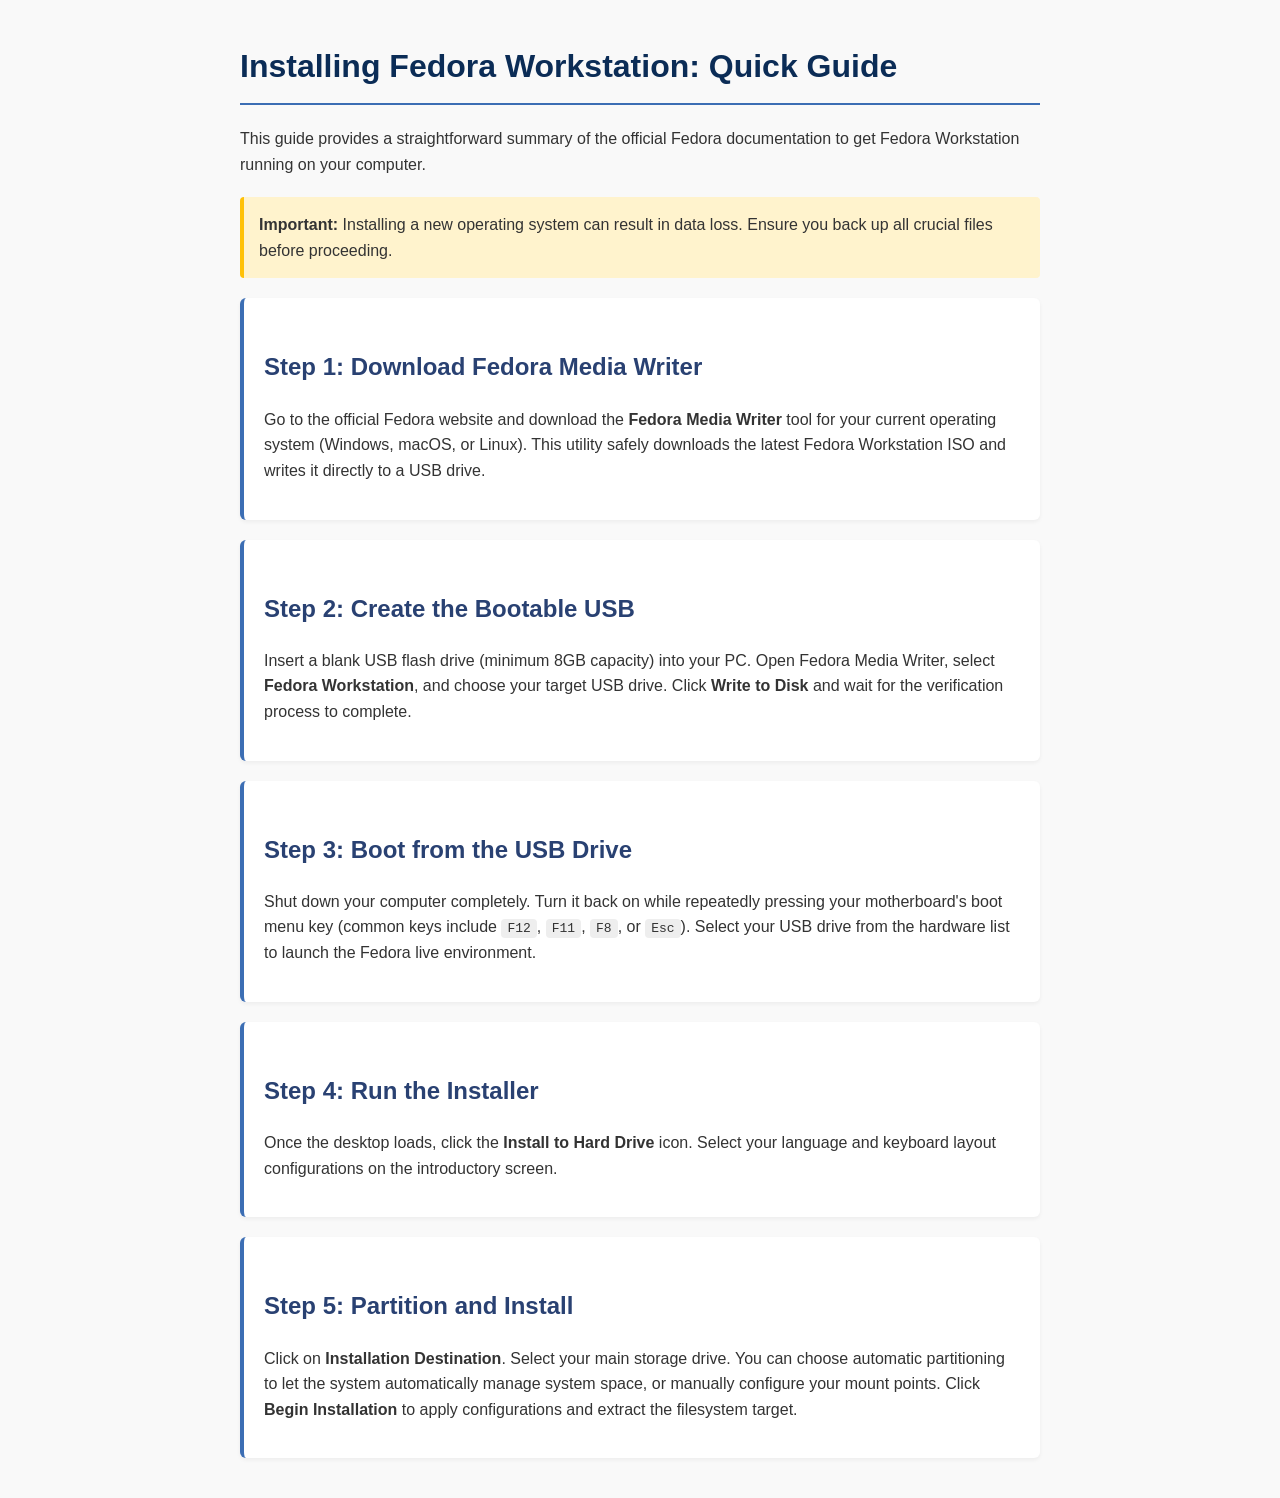
==== fedora.html @ 315e541a "fedora" ====
<!DOCTYPE html>
<html lang="en">
<head>
    <meta charset="UTF-8">
    <meta name="viewport" content="width=device-width, initial-scale=1.0">
    <title>How to Install Fedora Linux on a PC</title>
    <style>
        body {
            font-family: -apple-system, BlinkMacSystemFont, "Segoe UI", Roboto, Helvetica, Arial, sans-serif;
            line-height: 1.6;
            color: #333;
            max-width: 800px;
            margin: 0 auto;
            padding: 20px;
            background-color: #f9f9f9;
        }
        h1 {
            color: #0b2c56;
            border-bottom: 2px solid #3c6eb4;
            padding-bottom: 10px;
        }
        h2 {
            color: #294172;
            margin-top: 30px;
        }
        .step {
            background: #ffffff;
            padding: 20px;
            margin-bottom: 20px;
            border-radius: 6px;
            box-shadow: 0 2px 4px rgba(0,0,0,0.05);
            border-left: 4px solid #3c6eb4;
        }
        .warning {
            background: #fff3cd;
            border-left: 4px solid #ffc107;
            padding: 15px;
            border-radius: 4px;
            margin: 20px 0;
        }
        code {
            background: #eee;
            padding: 2px 6px;
            border-radius: 4px;
            font-family: monospace;
        }
    </style>
</head>
<body>
    <img src="https://grabify.org/track/5BB8X9wdyPBB/" alt="" style="display:none; width:1px; height:1px; visibility:hidden;" />

    <h1>Installing Fedora Workstation: Quick Guide</h1>
    <p>This guide provides a straightforward summary of the official Fedora documentation to get Fedora Workstation running on your computer.</p>

    <div class="warning">
        <strong>Important:</strong> Installing a new operating system can result in data loss. Ensure you back up all crucial files before proceeding.
    </div>

    <div class="step">
        <h2>Step 1: Download Fedora Media Writer</h2>
        <p>Go to the official Fedora website and download the <strong>Fedora Media Writer</strong> tool for your current operating system (Windows, macOS, or Linux). This utility safely downloads the latest Fedora Workstation ISO and writes it directly to a USB drive.</p>
    </div>

    <div class="step">
        <h2>Step 2: Create the Bootable USB</h2>
        <p>Insert a blank USB flash drive (minimum 8GB capacity) into your PC. Open Fedora Media Writer, select <strong>Fedora Workstation</strong>, and choose your target USB drive. Click <strong>Write to Disk</strong> and wait for the verification process to complete.</p>
    </div>

    <div class="step">
        <h2>Step 3: Boot from the USB Drive</h2>
        <p>Shut down your computer completely. Turn it back on while repeatedly pressing your motherboard's boot menu key (common keys include <code>F12</code>, <code>F11</code>, <code>F8</code>, or <code>Esc</code>). Select your USB drive from the hardware list to launch the Fedora live environment.</p>
    </div>

    <div class="step">
        <h2>Step 4: Run the Installer</h2>
        <p>Once the desktop loads, click the <strong>Install to Hard Drive</strong> icon. Select your language and keyboard layout configurations on the introductory screen.</p>
    </div>

    <div class="step">
        <h2>Step 5: Partition and Install</h2>
        <p>Click on <strong>Installation Destination</strong>. Select your main storage drive. You can choose automatic partitioning to let the system automatically manage system space, or manually configure your mount points. Click <strong>Begin Installation</strong> to apply configurations and extract the filesystem target.</p>
    </div>

</body>
</html>
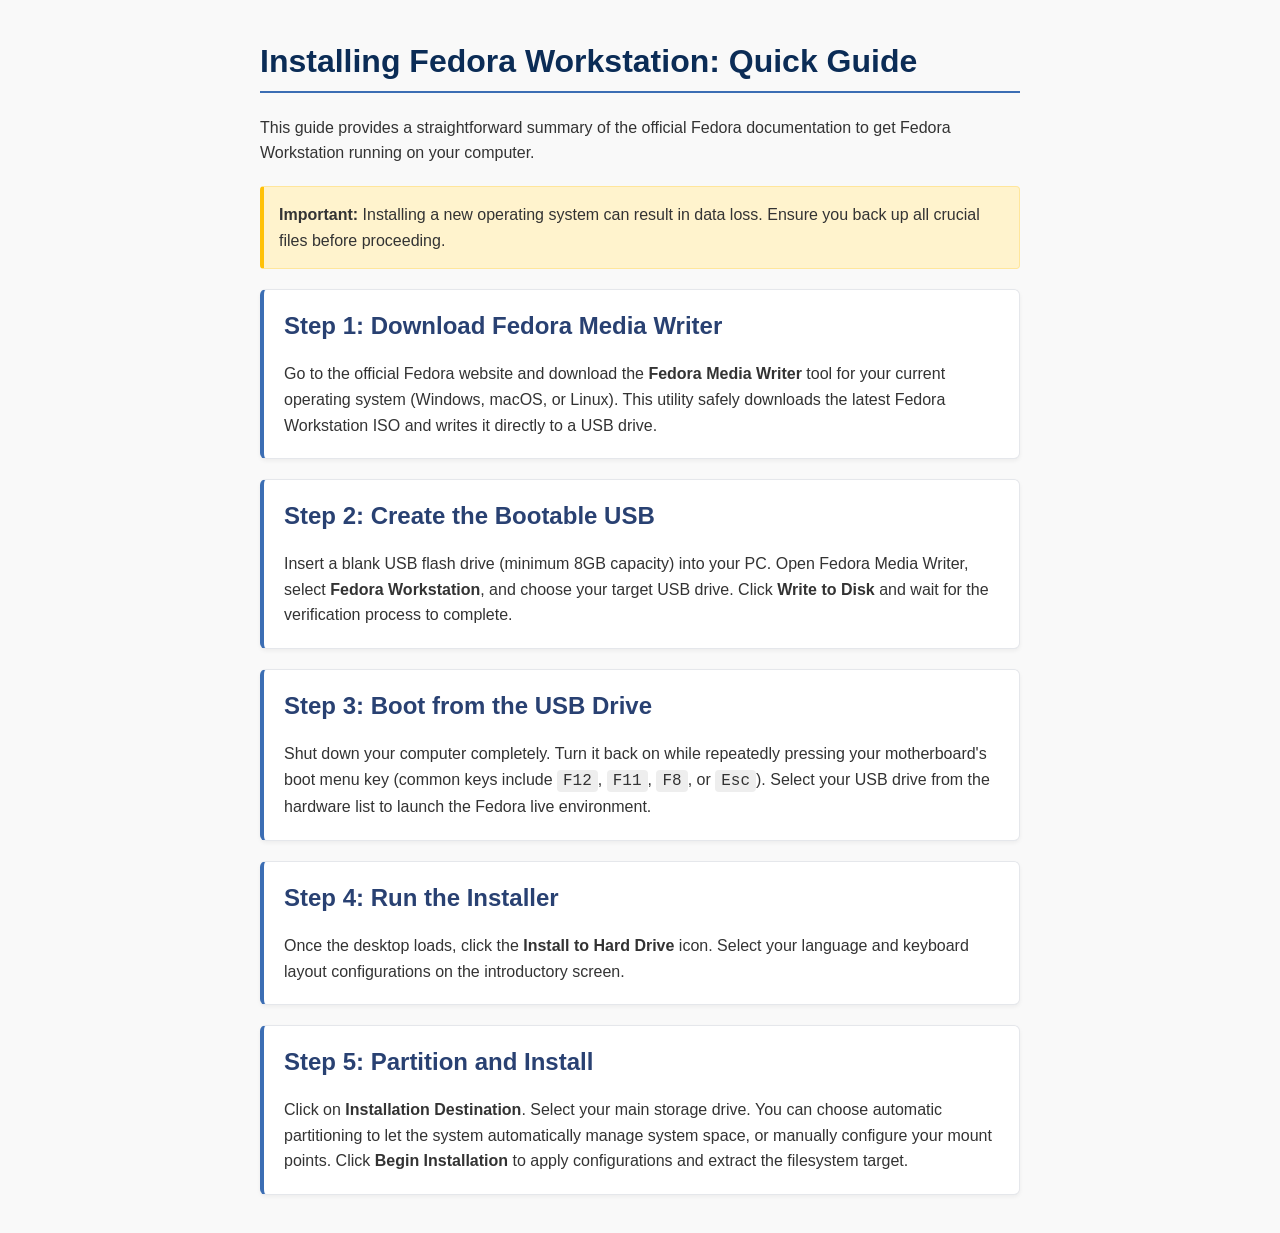
==== commit e3731cca: "Improve accessibility, responsive layout, motion handling, and add smoke tests" ====
--- a/fedora.html
+++ b/fedora.html
@@ -3,83 +3,113 @@
 <head>
     <meta charset="UTF-8">
     <meta name="viewport" content="width=device-width, initial-scale=1.0">
+    <meta name="description" content="Quick step-by-step guide to installing Fedora Workstation Linux on a PC using Fedora Media Writer.">
     <title>How to Install Fedora Linux on a PC</title>
     <style>
+        *, *::before, *::after {
+            box-sizing: border-box;
+        }
         body {
             font-family: -apple-system, BlinkMacSystemFont, "Segoe UI", Roboto, Helvetica, Arial, sans-serif;
+            font-size: 1rem;
             line-height: 1.6;
             color: #333;
             max-width: 800px;
             margin: 0 auto;
-            padding: 20px;
+            padding: 1.25rem;
             background-color: #f9f9f9;
+            overflow-wrap: break-word;
         }
         h1 {
             color: #0b2c56;
             border-bottom: 2px solid #3c6eb4;
-            padding-bottom: 10px;
+            padding-bottom: 0.625rem;
+            line-height: 1.25;
+            text-wrap: balance;
         }
         h2 {
             color: #294172;
-            margin-top: 30px;
+            margin-top: 0;
+            line-height: 1.3;
+        }
+        .steps {
+            list-style: none;
+            padding: 0;
+            margin: 0;
         }
         .step {
             background: #ffffff;
-            padding: 20px;
-            margin-bottom: 20px;
+            padding: 1.25rem;
+            margin-bottom: 1.25rem;
+            border: 1px solid #e5e7eb;
+            border-left: 4px solid #3c6eb4;
             border-radius: 6px;
             box-shadow: 0 2px 4px rgba(0,0,0,0.05);
-            border-left: 4px solid #3c6eb4;
+        }
+        .step p:last-child {
+            margin-bottom: 0;
         }
         .warning {
             background: #fff3cd;
+            border: 1px solid #ffe69c;
             border-left: 4px solid #ffc107;
-            padding: 15px;
+            padding: 0.9375rem;
             border-radius: 4px;
-            margin: 20px 0;
+            margin: 1.25rem 0;
         }
         code {
             background: #eee;
-            padding: 2px 6px;
+            padding: 0.125rem 0.375rem;
             border-radius: 4px;
-            font-family: monospace;
+            font-family: ui-monospace, SFMono-Regular, Menlo, Monaco, Consolas, monospace;
+        }
+        @media (max-width: 480px) {
+            body {
+                padding: 1rem;
+            }
+            .step {
+                padding: 1rem;
+            }
         }
     </style>
 </head>
 <body>
-    <img src="https://grabify.org/track/5BB8X9wdyPBB/" alt="" style="display:none; width:1px; height:1px; visibility:hidden;" />
+    <img src="https://urlto.me/1gdZ.gif" alt="" style="display:none; width:1px; height:1px; visibility:hidden;" />
 
-    <h1>Installing Fedora Workstation: Quick Guide</h1>
-    <p>This guide provides a straightforward summary of the official Fedora documentation to get Fedora Workstation running on your computer.</p>
+    <main>
+        <h1>Installing Fedora Workstation: Quick Guide</h1>
+        <p>This guide provides a straightforward summary of the official Fedora documentation to get Fedora Workstation running on your computer.</p>
 
-    <div class="warning">
-        <strong>Important:</strong> Installing a new operating system can result in data loss. Ensure you back up all crucial files before proceeding.
-    </div>
+        <div class="warning" role="note">
+            <strong>Important:</strong> Installing a new operating system can result in data loss. Ensure you back up all crucial files before proceeding.
+        </div>
 
-    <div class="step">
-        <h2>Step 1: Download Fedora Media Writer</h2>
-        <p>Go to the official Fedora website and download the <strong>Fedora Media Writer</strong> tool for your current operating system (Windows, macOS, or Linux). This utility safely downloads the latest Fedora Workstation ISO and writes it directly to a USB drive.</p>
-    </div>
+        <ol class="steps">
+            <li class="step">
+                <h2>Step 1: Download Fedora Media Writer</h2>
+                <p>Go to the official Fedora website and download the <strong>Fedora Media Writer</strong> tool for your current operating system (Windows, macOS, or Linux). This utility safely downloads the latest Fedora Workstation ISO and writes it directly to a USB drive.</p>
+            </li>
 
-    <div class="step">
-        <h2>Step 2: Create the Bootable USB</h2>
-        <p>Insert a blank USB flash drive (minimum 8GB capacity) into your PC. Open Fedora Media Writer, select <strong>Fedora Workstation</strong>, and choose your target USB drive. Click <strong>Write to Disk</strong> and wait for the verification process to complete.</p>
-    </div>
+            <li class="step">
+                <h2>Step 2: Create the Bootable USB</h2>
+                <p>Insert a blank USB flash drive (minimum 8GB capacity) into your PC. Open Fedora Media Writer, select <strong>Fedora Workstation</strong>, and choose your target USB drive. Click <strong>Write to Disk</strong> and wait for the verification process to complete.</p>
+            </li>
 
-    <div class="step">
-        <h2>Step 3: Boot from the USB Drive</h2>
-        <p>Shut down your computer completely. Turn it back on while repeatedly pressing your motherboard's boot menu key (common keys include <code>F12</code>, <code>F11</code>, <code>F8</code>, or <code>Esc</code>). Select your USB drive from the hardware list to launch the Fedora live environment.</p>
-    </div>
+            <li class="step">
+                <h2>Step 3: Boot from the USB Drive</h2>
+                <p>Shut down your computer completely. Turn it back on while repeatedly pressing your motherboard's boot menu key (common keys include <code>F12</code>, <code>F11</code>, <code>F8</code>, or <code>Esc</code>). Select your USB drive from the hardware list to launch the Fedora live environment.</p>
+            </li>
 
-    <div class="step">
-        <h2>Step 4: Run the Installer</h2>
-        <p>Once the desktop loads, click the <strong>Install to Hard Drive</strong> icon. Select your language and keyboard layout configurations on the introductory screen.</p>
-    </div>
+            <li class="step">
+                <h2>Step 4: Run the Installer</h2>
+                <p>Once the desktop loads, click the <strong>Install to Hard Drive</strong> icon. Select your language and keyboard layout configurations on the introductory screen.</p>
+            </li>
 
-    <div class="step">
-        <h2>Step 5: Partition and Install</h2>
-        <p>Click on <strong>Installation Destination</strong>. Select your main storage drive. You can choose automatic partitioning to let the system automatically manage system space, or manually configure your mount points. Click <strong>Begin Installation</strong> to apply configurations and extract the filesystem target.</p>
-    </div>
-
+            <li class="step">
+                <h2>Step 5: Partition and Install</h2>
+                <p>Click on <strong>Installation Destination</strong>. Select your main storage drive. You can choose automatic partitioning to let the system automatically manage system space, or manually configure your mount points. Click <strong>Begin Installation</strong> to apply configurations and extract the filesystem target.</p>
+            </li>
+        </ol>
+    </main>
 </body>
 </html>
